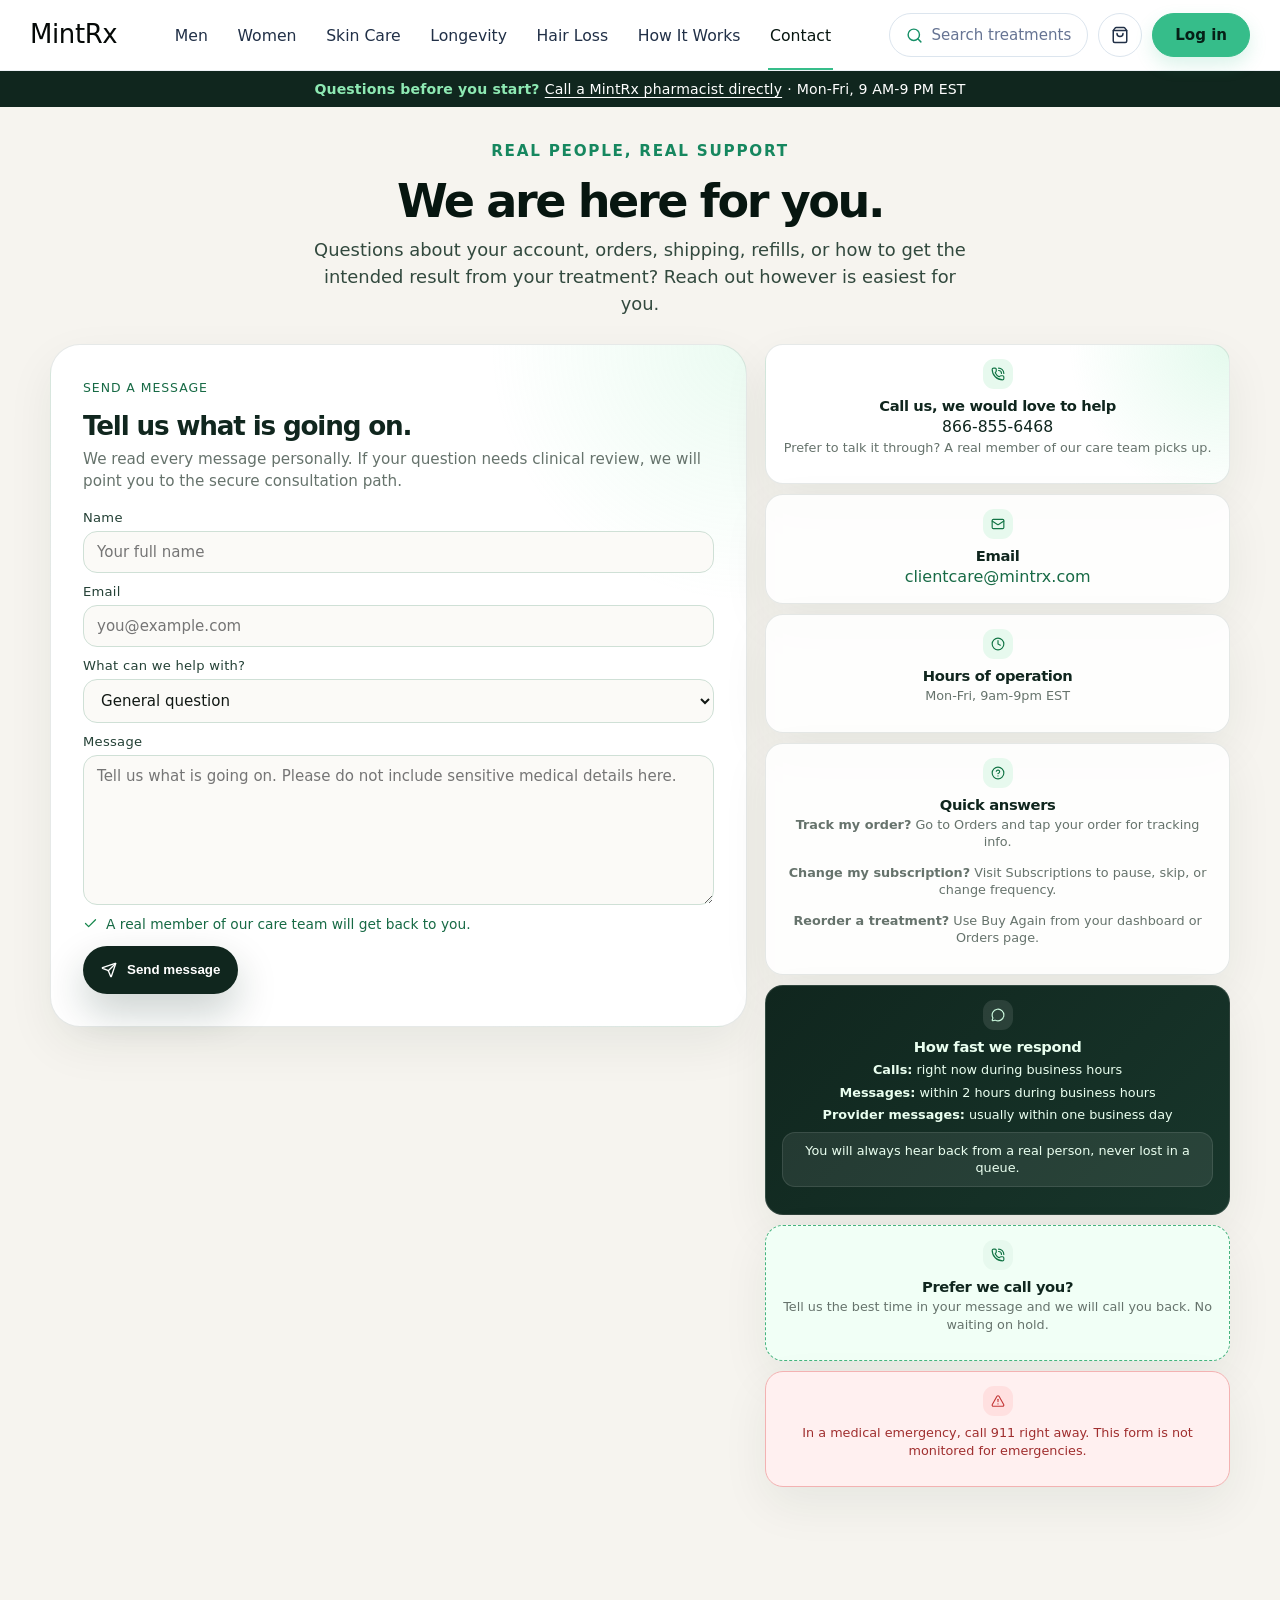
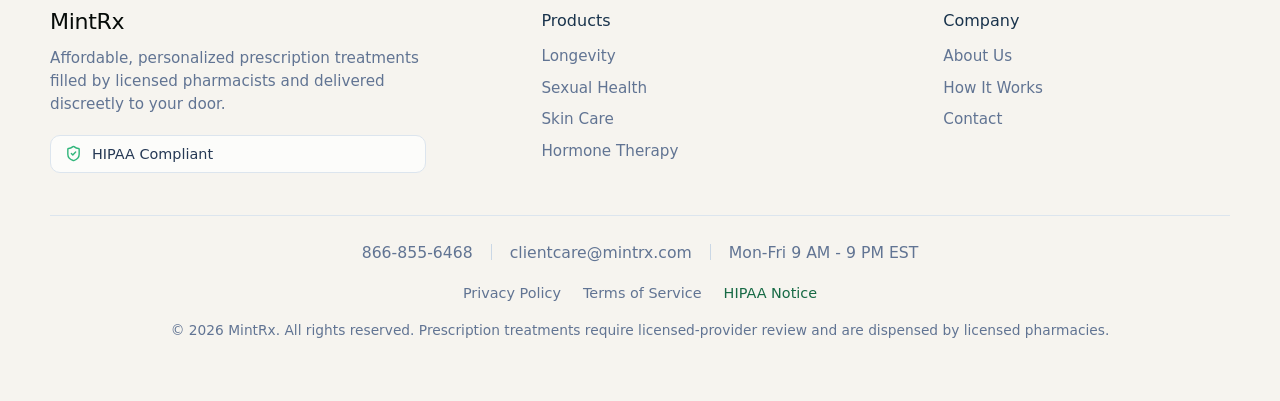
==== contact.html @ 30788aee "Deploy contact kicker refinement" ====
<!doctype html>
<html lang="en">
  <head>
    <meta charset="UTF-8" />
    <meta name="viewport" content="width=device-width, initial-scale=1.0" />
    <meta name="description" content="Contact the MintRx care team for help with accounts, orders, shipping, refills, and pharmacy support." />
    <title>Contact MintRx</title>
    <script type="module" crossorigin src="./assets/main-QI77HNLd.js"></script>
    <link rel="stylesheet" crossorigin href="./assets/main-Bt-QjXf7.css">
  </head>
  <body>
    <div id="root"></div>
  </body>
</html>
---- assets/main-Bt-QjXf7.css ----
@font-face{font-family:Poppins;font-style:normal;font-weight:300;font-display:swap;src:url(https://www.mintrx.com/_next/static/media/4c285fdca692ea22-s.p.woff2)format("woff2")}@font-face{font-family:Poppins;font-style:normal;font-weight:400;font-display:swap;src:url(https://www.mintrx.com/_next/static/media/eafabf029ad39a43-s.p.woff2)format("woff2")}@font-face{font-family:Poppins;font-style:normal;font-weight:500;font-display:swap;src:url(https://www.mintrx.com/_next/static/media/8888a3826f4a3af4-s.p.woff2)format("woff2")}@font-face{font-family:Poppins;font-style:normal;font-weight:600;font-display:swap;src:url(https://www.mintrx.com/_next/static/media/0484562807a97172-s.p.woff2)format("woff2")}@font-face{font-family:Poppins;font-style:normal;font-weight:700;font-display:swap;src:url(https://www.mintrx.com/_next/static/media/b957ea75a84b6ea7-s.p.woff2)format("woff2")}:root{--mint:#8ee9b3;--mint-2:#c9f7dc;--mint-soft:#e7f9ee;--deep:#10261e;--deep-2:#18362b;--ink:#111814;--muted:#66736c;--line:#d9e3dc;--cream:#f7f4ee;--sand:#eee5d7;--white:#fff;--shadow:0 24px 70px #10261e1a;font-family:Poppins,system-ui,-apple-system,BlinkMacSystemFont,Segoe UI,sans-serif}*{box-sizing:border-box}html{scroll-behavior:smooth}body{color:var(--ink);background:#f6f4ef;margin:0;font-weight:400}a{color:inherit;text-decoration:none}main{overflow:hidden}.site-header{z-index:5;background:#fff;border-bottom:1px solid #eef2f6;grid-template-columns:auto 1fr auto;align-items:center;gap:clamp(22px,4vw,54px);width:100%;min-height:70px;padding:0 30px;display:grid;position:relative}.logo{color:#050907;letter-spacing:-.014em;align-items:center;font-size:1.62rem;font-weight:500;line-height:1;display:inline-flex}.logo img{width:128px;height:auto;display:block}nav{color:#213047;justify-content:center;align-items:center;gap:clamp(12px,2vw,28px);font-size:.98rem;font-weight:500;display:flex}nav a{border:0;border-radius:0;align-items:center;min-height:70px;padding:0 2px;display:inline-flex;position:relative}nav a:after{content:"";transform-origin:0;background:#36bd8a;height:2px;transition:transform .2s;position:absolute;bottom:0;left:0;right:0;transform:scaleX(0)}nav a:hover,nav a.active{color:#071610}nav a:hover:after,nav a.active:after{transform:scaleX(1)}.header-actions{align-items:center;gap:10px;display:flex}.search-pill,.cart-button,.login-button{min-height:44px;font:inherit;border-radius:999px;justify-content:center;align-items:center;font-size:.94rem;font-weight:500;transition:border-color .2s,background .2s,color .2s,transform .2s;display:inline-flex}.search-pill,.cart-button{color:#667493;background:#fff;border:1px solid #dce5ee}.search-pill{gap:9px;min-width:182px;padding:0 16px}.search-pill svg{color:#168f67}.cart-button{color:#213047;width:44px;padding:0}.login-button{color:#062017;background:#36bd8a;border:1px solid #36bd8a;padding:0 22px;font-weight:600;box-shadow:0 8px 18px #36bd8a2e}.search-pill:hover,.cart-button:hover{color:#213047;border-color:#36bd8a}.login-button:hover{background:#58cba0;transform:translateY(-1px)}.top-strip{color:#fff;letter-spacing:.01em;background:#10261e;justify-content:center;align-items:center;gap:5px;min-height:36px;padding:.55rem 1rem;font-size:.88rem;font-weight:500;display:flex}.top-strip strong{color:#8ee9b3}.top-strip a{color:#fff;text-underline-offset:3px;text-decoration:underline}.hero{grid-template-columns:minmax(0,1.05fr) minmax(330px,.72fr);align-items:center;gap:46px;width:min(1080px,100% - 32px);margin:44px auto 66px;display:grid}.hero-copy{position:relative}.hero-tagline{color:#176a45;letter-spacing:.065em;text-transform:uppercase;background:#5fd58a26;border:1px solid #166a4524;border-radius:999px;margin:0 0 18px;padding:8px 13px;font-size:.78rem;font-weight:500;display:inline-flex}.hero .hero-tagline{color:#2d7659;letter-spacing:.18em;text-transform:uppercase;background:0 0;border:0;border-left:4px solid #3eb489;border-radius:0;width:fit-content;margin:0 0 18px;padding:0 0 0 13px;font-size:clamp(.875rem,1.15vw,1rem);font-weight:600;line-height:1.2;display:block}.section-kicker{color:#176a45;text-transform:uppercase;letter-spacing:.075em;align-items:center;gap:8px;margin:0 0 18px;font-size:.78rem;font-weight:500;display:inline-flex}h1,h2,h3,p{margin-top:0}h1,h2,blockquote,h3{font-weight:600}h1{letter-spacing:-.052em;color:#071610;max-width:720px;margin-bottom:24px;font-size:clamp(2.05rem,3.6vw,3.15rem);line-height:1.02}.lede{color:#32493e;max-width:720px;margin-bottom:32px;font-size:clamp(.98rem,1.3vw,1.125rem);line-height:1.55}.hero-actions,.trust-row{flex-wrap:wrap;align-items:center;gap:12px;display:flex}.button{border-radius:999px;justify-content:center;align-items:center;gap:10px;min-height:48px;padding:12px 18px;font-weight:600;transition:transform .2s,box-shadow .2s,background .2s;display:inline-flex}.button:hover{transform:translateY(-2px)}.primary{background:var(--deep);color:#fff;box-shadow:0 18px 40px #09281f38}.secondary{color:var(--deep);background:#ffffffb3;border:1px solid #b9d8c4}.big{padding:14px 21px}.trust-row{color:#375447;margin-top:20px;font-size:.92rem;font-weight:500}.trust-row span{align-items:center;gap:6px;display:inline-flex}.trust-row svg{color:#16874d}.hero-card{color:#fff;box-shadow:var(--shadow);background:radial-gradient(circle at 112% -12%,#bdf2d057,#0000 15rem),linear-gradient(155deg,#143d32,#071811 70%);border-radius:32px;padding:30px 22px 22px;position:relative}.hero-card:after{content:"";pointer-events:none;z-index:0;border:1px solid #ffffff1a;border-radius:26px;position:absolute;inset:18px}.hero-card>*{z-index:1;position:relative}.consult-card{text-align:center;max-width:460px;margin:0 auto 26px}.micro{color:var(--mint-2);text-transform:uppercase;letter-spacing:.075em;margin-bottom:8px;font-size:.75rem;font-weight:500}.consult-card h2{letter-spacing:-.045em;margin:0;font-size:clamp(1.35rem,2.25vw,1.85rem);line-height:1.03}.consult-subcopy{color:#d7ebe0;max-width:390px;margin:16px auto 0;font-size:.98rem;line-height:1.55}.question-list{gap:10px;margin:26px 0;display:grid}.question-list span{color:#effff4;background:#ffffff14;border:1px solid #ffffff17;border-radius:18px;padding:13px 15px}.mini-schedule{color:var(--deep);background:#fff;border-radius:22px;grid-template-columns:34px 1fr;align-items:start;gap:12px;padding:16px;text-decoration:none;transition:transform .2s,box-shadow .2s;display:grid}.mini-schedule:hover{transform:translateY(-2px);box-shadow:0 18px 38px #0000002e}.mini-schedule small{color:#617068;margin-top:3px;display:block}.angle-band{background:linear-gradient(120deg,#e9fff0,#fff 55%,#f8efe2);border:1px solid #166a451f;border-radius:40px;grid-template-columns:1fr .72fr;align-items:end;gap:48px;width:min(1180px,100% - 32px);margin:0 auto 84px;padding:clamp(28px,5vw,58px);display:grid}.angle-band h2,.section-heading h2,.dark-panel h2,.schedule-section h2{letter-spacing:-.045em;margin-bottom:0;font-size:clamp(1.55rem,2.8vw,2.45rem);line-height:1.03}.angle-band>p{color:#40584d;margin-bottom:0;font-size:.98rem;line-height:1.65}.section{width:min(1080px,100% - 32px);margin:0 auto 96px}.section-heading{max-width:780px;margin-bottom:34px}.section-heading p:not(.section-kicker){color:var(--muted);margin-top:18px;font-size:.95rem;line-height:1.6}.compact{max-width:670px}.topic-grid{grid-template-columns:repeat(2,1fr);gap:18px;display:grid}.topic-card{border:1px solid var(--line);background:#ffffffd1;border-radius:30px;min-height:260px;padding:26px;box-shadow:0 18px 40px #0c2d220f}.featured-topic{color:#fff;background:radial-gradient(circle at 92% 10%,#8ee9b357,#0000 14rem),linear-gradient(135deg,#10261e,#18362b);border-color:#ffffff1f;grid-column:span 2;min-height:280px}.featured-topic .topic-icon{color:var(--mint-2);background:#ffffff1a}.featured-topic h3{color:var(--mint)}.featured-topic p{color:#fff;font-size:.95rem;font-weight:500}.featured-label{color:#eafff0;letter-spacing:.06em;text-transform:uppercase;background:#ffffff14;border:1px solid #ffffff1f;border-radius:999px;align-items:center;gap:7px;margin-bottom:16px;padding:8px 11px;font-size:.76rem;font-weight:500;display:inline-flex}.topic-icon{background:var(--mint-soft);color:#137546;border-radius:18px;place-items:center;width:50px;height:50px;margin-bottom:22px;display:grid}.topic-card h3{letter-spacing:-.025em;margin-bottom:12px;font-size:1.08rem;line-height:1.12}.topic-card p,.step p,details p,footer p,.dark-panel p,.quote-panel p,.schedule-section p{color:var(--muted);margin-bottom:0;line-height:1.6}.split-section{grid-template-columns:1fr .72fr;gap:18px;width:min(1180px,100% - 32px);margin:0 auto 96px;display:grid}.dark-panel,.quote-panel{border-radius:38px;padding:clamp(28px,5vw,54px)}.dark-panel{background:var(--deep);color:#fff;position:relative;overflow:hidden}.dark-panel:before{content:"";background:#5fd58a33;border-radius:50%;width:360px;height:360px;position:absolute;top:-140px;right:-120px}.dark-panel .section-kicker{color:var(--mint-2)}.dark-panel h2{margin-bottom:18px;position:relative}.dark-panel p{color:#c6decf;position:relative}.category-pills{flex-wrap:wrap;gap:10px;margin-top:28px;display:flex;position:relative}.category-pills span{color:#eafff0;background:#ffffff14;border:1px solid #ffffff1c;border-radius:999px;padding:10px 13px;font-size:.9rem;font-weight:500}.quote-panel{background:var(--cream);border:1px solid #ecdcc8}.quote-icon{background:var(--deep);color:#fff;border-radius:18px;width:52px;height:52px;margin-bottom:26px;padding:13px}blockquote{letter-spacing:-.035em;margin:0 0 20px;font-size:clamp(1.2rem,1.8vw,1.62rem);font-weight:600;line-height:1.06}.process-section{background:#fbfaf7;border:1px solid #10261e14;border-radius:38px;padding:clamp(28px,4vw,48px)}.process-heading{max-width:760px}.treatment-steps{grid-template-columns:repeat(2,1fr);gap:14px;display:grid}.treatment-step{border:1px solid var(--line);text-align:center;background:#fff;border-radius:28px;flex-direction:column;align-items:center;gap:18px;min-height:390px;padding:26px 30px;display:flex;box-shadow:0 18px 42px #10261e0b}.step-number{width:42px;height:42px;color:var(--deep);background:var(--mint-2);border-radius:50%;place-items:center;font-size:1.08rem;font-weight:500;line-height:1;display:grid}.treatment-step h3{letter-spacing:-.025em;margin-bottom:12px;font-size:clamp(1.05rem,1.25vw,1.2rem);line-height:1.12}.treatment-step p{color:var(--muted);margin-bottom:18px;line-height:1.58}.treatment-step ul{text-align:left;gap:9px;width:min(100%,390px);margin:0 auto;padding:0;list-style:none;display:grid}.treatment-step li{color:#244136;align-items:flex-start;gap:8px;font-size:.92rem;font-weight:500;display:flex}.treatment-step li svg{color:#16874d;flex:none;margin-top:2px}.care-note{color:#17372b;background:#e6f7ec;border-radius:24px;grid-template-columns:42px 1fr;align-items:center;gap:14px;margin-top:16px;padding:18px;display:grid}.care-note svg{width:42px;height:42px;color:var(--deep);background:#fff;border-radius:50%;padding:10px}.care-note p{color:#26483a;margin:0;line-height:1.5}.care-note a{font-weight:500;text-decoration:underline}.schedule-section{color:#fff;background:linear-gradient(135deg,#09281ff0,#164b3aeb),radial-gradient(circle at 100% 100%,#5fd58a80,#0000 25rem);border-radius:42px;justify-content:space-between;align-items:center;gap:34px;width:min(1080px,100% - 32px);margin:0 auto 96px;padding:clamp(30px,5vw,62px);display:flex}.schedule-section .section-kicker{color:var(--mint-2)}.schedule-section h2{margin-bottom:16px}.schedule-section p{color:#d7ebe0;max-width:720px}.secure-line{color:#eafff0;border:1px solid #ffffff29;border-radius:999px;align-items:center;gap:7px;margin-top:18px;padding:8px 12px;font-size:.86rem;font-weight:500;display:inline-flex}.schedule-actions{flex-direction:column;flex-shrink:0;gap:10px;display:flex}.schedule-button{background:var(--mint);color:var(--deep);white-space:nowrap;box-shadow:0 18px 42px #0000002e}.schedule-secondary{color:#effff4;white-space:nowrap;background:#ffffff0f;border:1px solid #ffffff38;min-height:44px}.schedule-button svg{width:28px;height:28px}.faq-list{gap:12px;display:grid}details{border:1px solid var(--line);background:#fff;border-radius:22px;padding:0;overflow:hidden}summary{cursor:pointer;justify-content:space-between;align-items:center;gap:18px;padding:22px 24px;font-size:.95rem;font-weight:500;list-style:none;display:flex}summary::-webkit-details-marker{display:none}summary:after{content:"+";width:28px;height:28px;color:var(--deep);background:var(--mint-soft);border-radius:50%;flex:0 0 28px;place-items:center;font-size:1.08rem;line-height:1;display:grid}details[open] summary:after{content:"-"}details p{padding:0 24px 22px}.contact-hero{text-align:center;width:min(900px,100% - 32px);margin:34px auto 26px}.contact-hero .hero-tagline{color:#16875f;letter-spacing:.115em;background:0 0;border:0;border-radius:0;margin-left:auto;margin-right:auto;padding:0;font-size:.95rem;font-weight:600}.contact-hero h1{letter-spacing:-.052em;max-width:none;margin-bottom:12px;font-size:clamp(2.05rem,3.6vw,3.15rem)}.contact-hero p:not(.hero-tagline){color:#32493e;max-width:660px;margin:0 auto;font-size:clamp(1rem,1.5vw,1.12rem);line-height:1.5}.contact-layout{grid-template-columns:minmax(0,1.08fr) minmax(320px,.72fr);align-items:start;gap:18px;width:min(1180px,100% - 32px);margin:0 auto 72px;display:grid}.contact-form,.support-card{border:1px solid #10261e1a;box-shadow:0 18px 48px #10261e11}.contact-form{background:radial-gradient(circle at 100% 0,#8ee9b32e,#0000 16rem),#fff;border-radius:30px;padding:clamp(22px,3vw,32px)}.form-card-heading{margin-bottom:18px}.form-card-heading h2{color:var(--deep);letter-spacing:-.045em;margin-bottom:8px;font-size:clamp(1.35rem,2.05vw,1.75rem);line-height:1.03}.form-card-heading p:not(.section-kicker){color:var(--muted);font-size:.95rem;line-height:1.45}.contact-form label{gap:6px;margin-bottom:11px;display:grid}.contact-form label span{color:#244136;letter-spacing:.02em;font-size:.82rem;font-weight:500}.contact-form input,.contact-form select,.contact-form textarea{width:100%;color:var(--ink);font:inherit;background:#fbfaf7;border:1px solid #cfe0d6;border-radius:14px;outline:none;padding:11px 13px;font-size:.94rem;transition:border-color .2s,box-shadow .2s,background .2s}.contact-form textarea{resize:vertical;min-height:118px}.contact-form input:focus,.contact-form select:focus,.contact-form textarea:focus{background:#fff;border-color:#46b47f;box-shadow:0 0 0 4px #46b47f24}.form-reassurance{color:#176a45;align-items:center;gap:8px;margin:7px 0 14px;font-size:.86rem;font-weight:500;display:flex}.form-reassurance svg{color:#16874d;flex:none}.contact-submit{cursor:pointer;border:0}.contact-sidebar{gap:10px;display:grid}.support-card{text-align:center;background:#ffffffdb;border-radius:18px;flex-direction:column;align-items:center;gap:8px;padding:14px 16px;display:flex}.support-card>svg{background:var(--mint-soft);color:#137546;border-radius:11px;width:30px;height:30px;padding:8px}.support-card h3{color:var(--deep);letter-spacing:-.025em;margin-bottom:3px;font-size:.92rem}.support-card p,.support-card li{color:var(--muted);font-size:.8rem;line-height:1.38}.support-card a{color:#176a45;justify-content:center;margin-bottom:3px;font-weight:500;display:inline-flex}.call-card{background:radial-gradient(circle at 100% 0,#8ee9b33d,#0000 10rem),#fff}.call-card a{color:var(--deep);font-size:.98rem}.quick-card p+p{margin-top:6px}.response-card{background:linear-gradient(135deg,#10261e,#18362b);border-color:#ffffff1f}.response-card>svg{color:var(--mint-2);background:#ffffff1a}.response-card h3,.response-card li,.response-card p{color:#eafff0}.response-card ul{text-align:center;gap:5px;margin:6px 0 0;padding:0;list-style:none;display:grid}.human-note{background:#ffffff14;border:1px solid #ffffff1a;border-radius:13px;margin-top:8px;padding:9px;font-weight:500}.callback-card{background:#f1fff6;border-style:dashed;border-color:#46b47f}.emergency-card{background:#fff0f0;border-color:#f3b2b2;grid-template-columns:38px 1fr}.emergency-card>svg{color:#c53939;background:#ffe0e0}.emergency-card p{color:#a02f2f;font-weight:500}.site-footer{color:#19334c;width:min(1180px,100% - 32px);margin:0 auto 34px;padding:clamp(30px,5vw,52px) 0 26px}.footer-main{grid-template-columns:minmax(260px,1.05fr) minmax(160px,.8fr) minmax(160px,.8fr);align-items:start;gap:clamp(44px,9vw,118px);display:grid}.footer-wordmark{color:#060b08;letter-spacing:-.015em;margin-bottom:14px;font-size:1.38rem;font-weight:500;line-height:1;display:inline-flex}.footer-brand p{color:#617493;max-width:390px;margin-bottom:18px;font-size:.95rem;line-height:1.52}.footer-compliance{color:#263955;background:#ffffffb8;border:1px solid #dce5ee;border-radius:10px;align-items:center;gap:10px;width:min(100%,385px);min-height:38px;padding:9px 14px;font-size:.9rem;font-weight:500;display:flex}.footer-compliance svg{color:#31b67b}.footer-links{gap:14px;display:grid}.footer-links h3{color:#19334c;margin-bottom:4px;font-size:1rem;font-weight:500}.footer-links a{color:#617493;font-size:.95rem;line-height:1.15;transition:color .2s}.footer-links a:hover,.footer-contact-row a:hover,.footer-legal-links a:hover{color:#176a45}.footer-divider{background:#dce5ee;height:1px;margin:42px 0 24px}.footer-contact-row,.footer-legal-links{flex-wrap:wrap;justify-content:center;align-items:center;display:flex}.footer-contact-row{color:#617493;gap:18px;font-size:.98rem}.footer-contact-row a,.footer-contact-row p{color:#617493;margin:0}.footer-contact-row span{background:#cad7e5;width:1px;height:16px}.footer-legal-links{gap:22px;margin-top:20px}.footer-legal-links a{color:#617493;font-size:.9rem}.footer-legal-links a:nth-child(3){color:#176a45}.footer-disclaimer{color:#617493;text-align:center;margin:20px auto 0;font-size:.86rem;line-height:1.45}@media (width<=940px){.site-header{grid-template-columns:1fr;gap:14px;padding:16px 20px}nav{flex-wrap:wrap;justify-content:center}nav a{min-height:auto;padding:8px 2px}.header-actions{flex-wrap:wrap;justify-content:center}.top-strip{text-align:center;flex-wrap:wrap;gap:4px 7px}.hero,.angle-band,.split-section,.contact-layout{grid-template-columns:1fr}.topic-grid{grid-template-columns:repeat(2,1fr)}.featured-topic{grid-column:span 2}.treatment-steps{grid-template-columns:1fr}.schedule-section{flex-direction:column;align-items:flex-start}.contact-hero{margin-top:42px}.schedule-actions{flex-flow:wrap}}@media (width<=640px){.top-strip{font-size:.68rem}.hero{margin-top:34px}h1{font-size:clamp(2.05rem,12vw,3.15rem)}.hero-card,.dark-panel,.quote-panel,.schedule-section{border-radius:28px}.topic-grid,.treatment-steps{grid-template-columns:1fr}.featured-topic{grid-column:span 1}.treatment-step{min-height:auto}.consult-card{grid-template-columns:1fr}.schedule-actions{flex-direction:column;width:100%}.schedule-actions .button{white-space:normal;width:100%}.contact-form{border-radius:28px}.footer-main{grid-template-columns:1fr;gap:28px}.footer-brand,.footer-brand p,.footer-compliance,.footer-links{text-align:center;margin-left:auto;margin-right:auto}.footer-compliance{justify-content:center}.footer-contact-row{flex-direction:column;gap:10px}.footer-contact-row span{display:none}}@media (prefers-reduced-motion:reduce){html{scroll-behavior:auto}.button{transition:none}.button:hover{transform:none}}
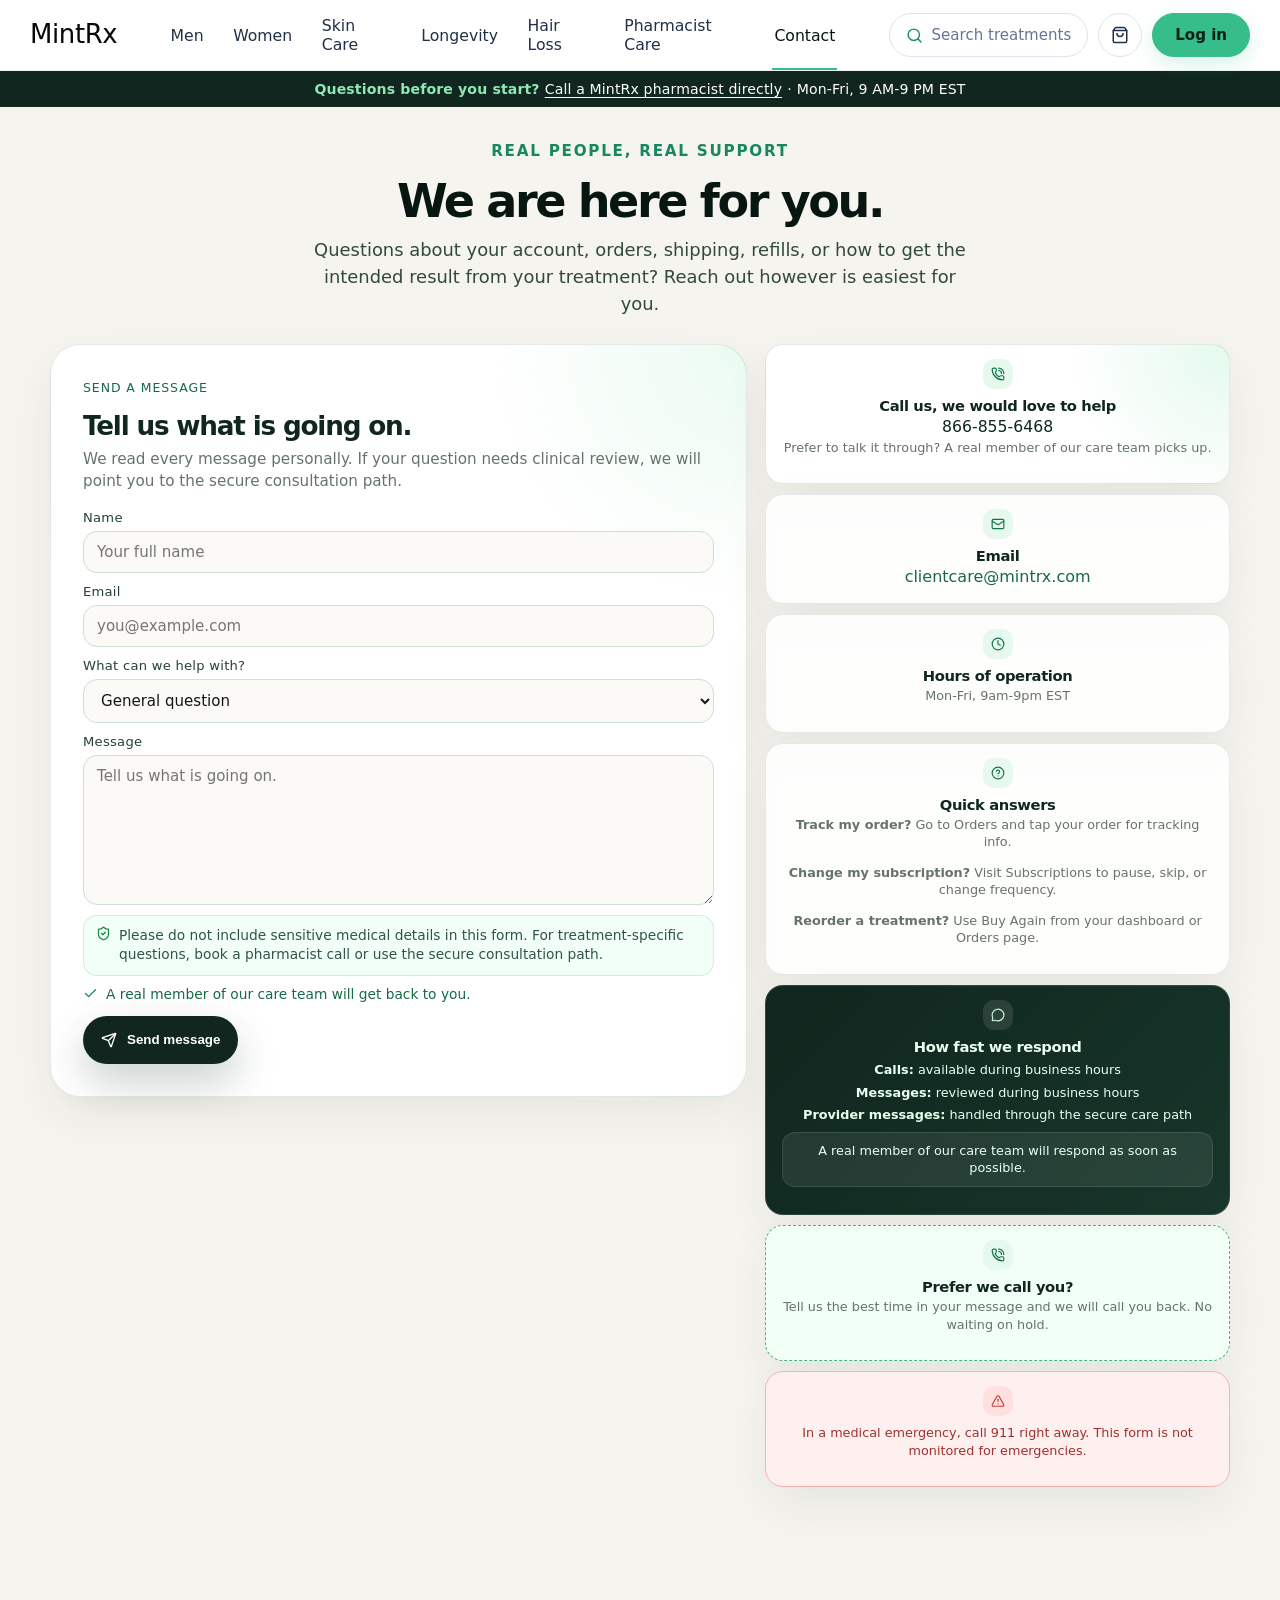
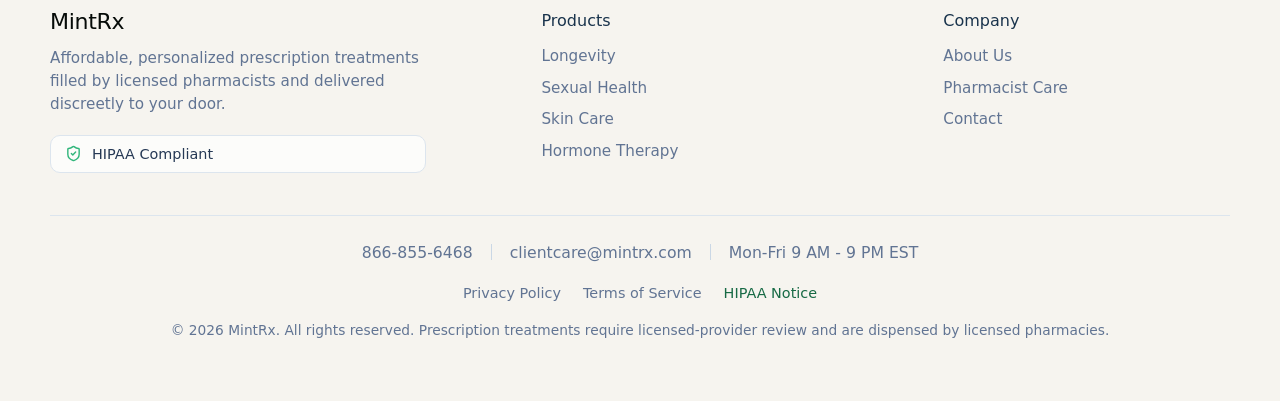
==== commit 59ea63ba: "Deploy pharmacist care refinements" ====
--- a/contact.html
+++ b/contact.html
@@ -5,8 +5,8 @@
     <meta name="viewport" content="width=device-width, initial-scale=1.0" />
     <meta name="description" content="Contact the MintRx care team for help with accounts, orders, shipping, refills, and pharmacy support." />
     <title>Contact MintRx</title>
-    <script type="module" crossorigin src="./assets/main-QI77HNLd.js"></script>
-    <link rel="stylesheet" crossorigin href="./assets/main-Bt-QjXf7.css">
+    <script type="module" crossorigin src="./assets/main-X_YhMo0c.js"></script>
+    <link rel="stylesheet" crossorigin href="./assets/main-bNIAYGxS.css">
   </head>
   <body>
     <div id="root"></div>
--- a/assets/main-bNIAYGxS.css
+++ b/assets/main-bNIAYGxS.css
@@ -0,0 +1 @@
+@font-face{font-family:Poppins;font-style:normal;font-weight:300;font-display:swap;src:url(https://www.mintrx.com/_next/static/media/4c285fdca692ea22-s.p.woff2)format("woff2")}@font-face{font-family:Poppins;font-style:normal;font-weight:400;font-display:swap;src:url(https://www.mintrx.com/_next/static/media/eafabf029ad39a43-s.p.woff2)format("woff2")}@font-face{font-family:Poppins;font-style:normal;font-weight:500;font-display:swap;src:url(https://www.mintrx.com/_next/static/media/8888a3826f4a3af4-s.p.woff2)format("woff2")}@font-face{font-family:Poppins;font-style:normal;font-weight:600;font-display:swap;src:url(https://www.mintrx.com/_next/static/media/0484562807a97172-s.p.woff2)format("woff2")}@font-face{font-family:Poppins;font-style:normal;font-weight:700;font-display:swap;src:url(https://www.mintrx.com/_next/static/media/b957ea75a84b6ea7-s.p.woff2)format("woff2")}:root{--mint:#8ee9b3;--mint-2:#c9f7dc;--mint-soft:#e7f9ee;--deep:#10261e;--deep-2:#18362b;--ink:#111814;--muted:#66736c;--line:#d9e3dc;--cream:#f7f4ee;--sand:#eee5d7;--white:#fff;--shadow:0 24px 70px #10261e1a;font-family:Poppins,system-ui,-apple-system,BlinkMacSystemFont,Segoe UI,sans-serif}*{box-sizing:border-box}html{scroll-behavior:smooth}body{color:var(--ink);background:#f6f4ef;margin:0;font-weight:400}a{color:inherit;text-decoration:none}main{overflow:hidden}.site-header{z-index:5;background:#fff;border-bottom:1px solid #eef2f6;grid-template-columns:auto 1fr auto;align-items:center;gap:clamp(22px,4vw,54px);width:100%;min-height:70px;padding:0 30px;display:grid;position:relative}.logo{color:#050907;letter-spacing:-.014em;align-items:center;font-size:1.62rem;font-weight:500;line-height:1;display:inline-flex}.logo img{width:128px;height:auto;display:block}nav{color:#213047;justify-content:center;align-items:center;gap:clamp(12px,2vw,28px);font-size:.98rem;font-weight:500;display:flex}nav a{border:0;border-radius:0;align-items:center;min-height:70px;padding:0 2px;display:inline-flex;position:relative}nav a:after{content:"";transform-origin:0;background:#36bd8a;height:2px;transition:transform .2s;position:absolute;bottom:0;left:0;right:0;transform:scaleX(0)}nav a:hover,nav a.active{color:#071610}nav a:hover:after,nav a.active:after{transform:scaleX(1)}.header-actions{align-items:center;gap:10px;display:flex}.search-pill,.cart-button,.login-button{min-height:44px;font:inherit;border-radius:999px;justify-content:center;align-items:center;font-size:.94rem;font-weight:500;transition:border-color .2s,background .2s,color .2s,transform .2s;display:inline-flex}.search-pill,.cart-button{color:#667493;background:#fff;border:1px solid #dce5ee}.search-pill{gap:9px;min-width:182px;padding:0 16px}.search-pill svg{color:#168f67}.cart-button{color:#213047;width:44px;padding:0}.login-button{color:#062017;background:#36bd8a;border:1px solid #36bd8a;padding:0 22px;font-weight:600;box-shadow:0 8px 18px #36bd8a2e}.search-pill:hover,.cart-button:hover{color:#213047;border-color:#36bd8a}.login-button:hover{background:#58cba0;transform:translateY(-1px)}.top-strip{color:#fff;letter-spacing:.01em;background:#10261e;justify-content:center;align-items:center;gap:5px;min-height:36px;padding:.55rem 1rem;font-size:.88rem;font-weight:500;display:flex}.top-strip strong{color:#8ee9b3}.top-strip a{color:#fff;text-underline-offset:3px;text-decoration:underline}.hero{grid-template-columns:minmax(0,1.05fr) minmax(330px,.72fr);align-items:center;gap:46px;width:min(1080px,100% - 32px);margin:44px auto 66px;display:grid}.hero-copy{position:relative}.hero-tagline{color:#176a45;letter-spacing:.065em;text-transform:uppercase;background:#5fd58a26;border:1px solid #166a4524;border-radius:999px;margin:0 0 18px;padding:8px 13px;font-size:.78rem;font-weight:500;display:inline-flex}.hero .hero-tagline{color:#2d7659;letter-spacing:.18em;text-transform:uppercase;background:0 0;border:0;border-left:4px solid #3eb489;border-radius:0;width:fit-content;margin:0 0 18px;padding:0 0 0 13px;font-size:clamp(.875rem,1.15vw,1rem);font-weight:600;line-height:1.2;display:block}.section-kicker{color:#176a45;text-transform:uppercase;letter-spacing:.075em;align-items:center;gap:8px;margin:0 0 18px;font-size:.78rem;font-weight:500;display:inline-flex}h1,h2,h3,p{margin-top:0}h1,h2,blockquote,h3{font-weight:600}h1{letter-spacing:-.052em;color:#071610;max-width:720px;margin-bottom:24px;font-size:clamp(2.05rem,3.6vw,3.15rem);line-height:1.02}.lede{color:#32493e;max-width:720px;margin-bottom:32px;font-size:clamp(.98rem,1.3vw,1.125rem);line-height:1.55}.hero-actions,.trust-row{flex-wrap:wrap;align-items:center;gap:12px;display:flex}.button{border-radius:999px;justify-content:center;align-items:center;gap:10px;min-height:48px;padding:12px 18px;font-weight:600;transition:transform .2s,box-shadow .2s,background .2s;display:inline-flex}.button:hover{transform:translateY(-2px)}.primary{background:var(--deep);color:#fff;box-shadow:0 18px 40px #09281f38}.secondary{color:var(--deep);background:#ffffffb3;border:1px solid #b9d8c4}.big{padding:14px 21px}.trust-row{color:#375447;margin-top:20px;font-size:.92rem;font-weight:500}.trust-row span{align-items:center;gap:6px;display:inline-flex}.trust-row svg{color:#16874d}.hero-card{color:#fff;box-shadow:var(--shadow);background:radial-gradient(circle at 112% -12%,#bdf2d057,#0000 15rem),linear-gradient(155deg,#143d32,#071811 70%);border-radius:32px;padding:30px 22px 22px;position:relative}.hero-card:after{content:"";pointer-events:none;z-index:0;border:1px solid #ffffff1a;border-radius:26px;position:absolute;inset:18px}.hero-card>*{z-index:1;position:relative}.consult-card{text-align:center;max-width:460px;margin:0 auto 26px}.micro{color:var(--mint-2);text-transform:uppercase;letter-spacing:.075em;margin-bottom:8px;font-size:.75rem;font-weight:500}.consult-card h2{letter-spacing:-.045em;margin:0;font-size:clamp(1.35rem,2.25vw,1.85rem);line-height:1.03}.consult-subcopy{color:#d7ebe0;max-width:390px;margin:16px auto 0;font-size:.98rem;line-height:1.55}.question-list{gap:10px;margin:26px 0;display:grid}.question-list span{color:#effff4;background:#ffffff14;border:1px solid #ffffff17;border-radius:18px;padding:13px 15px}.mini-schedule{color:var(--deep);background:#fff;border-radius:22px;grid-template-columns:34px 1fr;align-items:start;gap:12px;padding:16px;text-decoration:none;transition:transform .2s,box-shadow .2s;display:grid}.mini-schedule:hover{transform:translateY(-2px);box-shadow:0 18px 38px #0000002e}.mini-schedule small{color:#617068;margin-top:3px;display:block}.angle-band{background:linear-gradient(120deg,#e9fff0,#fff 55%,#f8efe2);border:1px solid #166a451f;border-radius:40px;grid-template-columns:1fr .72fr;align-items:center;gap:48px;width:min(1180px,100% - 32px);margin:0 auto 84px;padding:clamp(28px,5vw,58px);display:grid}.angle-band>div{flex-direction:column;justify-content:center;display:flex}.angle-band h2,.section-heading h2,.dark-panel h2,.schedule-section h2{letter-spacing:-.045em;margin-bottom:0;font-size:clamp(1.55rem,2.8vw,2.45rem);line-height:1.03}.vow-points{align-self:center;gap:14px;display:grid}.vow-points p{color:#244136;margin:0;font-size:1.02rem;font-weight:600;line-height:1.35}.vow-points ul{gap:10px;margin:0;padding:0;list-style:none;display:grid}.vow-points li{color:#40584d;grid-template-columns:22px 1fr;align-items:start;gap:10px;font-size:.98rem;line-height:1.45;display:grid}.vow-points svg{color:#16874d;background:#dff7e8;border-radius:50%;width:22px;height:22px;padding:4px}.section{width:min(1080px,100% - 32px);margin:0 auto 96px}.section-heading{max-width:780px;margin-bottom:34px}.section-heading p:not(.section-kicker){color:var(--muted);margin-top:18px;font-size:.95rem;line-height:1.6}.compact{max-width:670px}.topic-grid{grid-template-columns:repeat(2,1fr);gap:18px;display:grid}.topic-card{border:1px solid var(--line);background:#ffffffd1;border-radius:30px;min-height:260px;padding:26px;box-shadow:0 18px 40px #0c2d220f}.topic-icon{background:var(--mint-soft);color:#137546;border-radius:18px;place-items:center;width:50px;height:50px;margin-bottom:22px;display:grid}.topic-card h3{letter-spacing:-.025em;margin-bottom:12px;font-size:1.08rem;line-height:1.12}.topic-card p,.step p,details p,footer p,.dark-panel p,.quote-panel p,.schedule-section p{color:var(--muted);margin-bottom:0;line-height:1.6}.split-section{grid-template-columns:1fr .72fr;gap:18px;width:min(1180px,100% - 32px);margin:0 auto 96px;display:grid}.dark-panel,.quote-panel{border-radius:38px;padding:clamp(28px,5vw,54px)}.dark-panel{background:var(--deep);color:#fff;position:relative;overflow:hidden}.dark-panel:before{content:"";background:#5fd58a33;border-radius:50%;width:360px;height:360px;position:absolute;top:-140px;right:-120px}.dark-panel .section-kicker{color:var(--mint-2)}.dark-panel h2{margin-bottom:18px;position:relative}.dark-panel p{color:#c6decf;position:relative}.category-pills{flex-wrap:wrap;gap:10px;margin-top:28px;display:flex;position:relative}.category-pills span{color:#eafff0;background:#ffffff14;border:1px solid #ffffff1c;border-radius:999px;padding:10px 13px;font-size:.9rem;font-weight:500}.quote-panel{background:var(--cream);border:1px solid #ecdcc8}.quote-icon{background:var(--deep);color:#fff;border-radius:18px;width:52px;height:52px;margin-bottom:26px;padding:13px}blockquote{letter-spacing:-.035em;margin:0 0 20px;font-size:clamp(1.2rem,1.8vw,1.62rem);font-weight:600;line-height:1.06}.process-section{background:#fbfaf7;border:1px solid #10261e14;border-radius:38px;padding:clamp(28px,4vw,48px)}.process-heading{max-width:760px}.treatment-steps{grid-template-columns:repeat(2,1fr);gap:14px;display:grid}.treatment-step{border:1px solid var(--line);text-align:center;background:#fff;border-radius:28px;flex-direction:column;align-items:center;gap:18px;min-height:390px;padding:26px 30px;display:flex;box-shadow:0 18px 42px #10261e0b}.step-number{width:42px;height:42px;color:var(--deep);background:var(--mint-2);border-radius:50%;place-items:center;font-size:1.08rem;font-weight:500;line-height:1;display:grid}.treatment-step h3{letter-spacing:-.025em;margin-bottom:12px;font-size:clamp(1.05rem,1.25vw,1.2rem);line-height:1.12}.treatment-step p{color:var(--muted);margin-bottom:18px;line-height:1.58}.treatment-step ul{text-align:left;gap:9px;width:min(100%,390px);margin:0 auto;padding:0;list-style:none;display:grid}.treatment-step li{color:#244136;align-items:flex-start;gap:8px;font-size:.92rem;font-weight:500;display:flex}.treatment-step li svg{color:#16874d;flex:none;margin-top:2px}.care-note{color:#17372b;background:#e6f7ec;border-radius:24px;grid-template-columns:42px 1fr;align-items:center;gap:14px;margin-top:16px;padding:18px;display:grid}.care-note svg{width:42px;height:42px;color:var(--deep);background:#fff;border-radius:50%;padding:10px}.care-note p{color:#26483a;margin:0;line-height:1.5}.care-note a{font-weight:500;text-decoration:underline}.schedule-section{color:#fff;background:linear-gradient(135deg,#09281ff0,#164b3aeb),radial-gradient(circle at 100% 100%,#5fd58a80,#0000 25rem);border-radius:42px;justify-content:space-between;align-items:center;gap:34px;width:min(1080px,100% - 32px);margin:0 auto 96px;padding:clamp(30px,5vw,62px);display:flex}.schedule-section .section-kicker{color:var(--mint-2)}.schedule-section h2{margin-bottom:16px}.schedule-section p{color:#d7ebe0;max-width:720px}.secure-line{color:#eafff0;border:1px solid #ffffff29;border-radius:999px;align-items:center;gap:7px;margin-top:18px;padding:8px 12px;font-size:.86rem;font-weight:500;display:inline-flex}.schedule-actions{flex-direction:column;flex-shrink:0;gap:10px;display:flex}.schedule-button{background:var(--mint);color:var(--deep);white-space:nowrap;box-shadow:0 18px 42px #0000002e}.schedule-secondary{color:#effff4;white-space:nowrap;background:#ffffff0f;border:1px solid #ffffff38;min-height:44px}.schedule-button svg{width:28px;height:28px}.faq-list{gap:12px;display:grid}details{border:1px solid var(--line);background:#fff;border-radius:22px;padding:0;overflow:hidden}summary{cursor:pointer;justify-content:space-between;align-items:center;gap:18px;padding:22px 24px;font-size:.95rem;font-weight:500;list-style:none;display:flex}summary::-webkit-details-marker{display:none}summary:after{content:"+";width:28px;height:28px;color:var(--deep);background:var(--mint-soft);border-radius:50%;flex:0 0 28px;place-items:center;font-size:1.08rem;line-height:1;display:grid}details[open] summary:after{content:"-"}details p{padding:0 24px 22px}.contact-hero{text-align:center;width:min(900px,100% - 32px);margin:34px auto 26px}.contact-hero .hero-tagline{color:#16875f;letter-spacing:.115em;background:0 0;border:0;border-radius:0;margin-left:auto;margin-right:auto;padding:0;font-size:.95rem;font-weight:600}.contact-hero h1{letter-spacing:-.052em;max-width:none;margin-bottom:12px;font-size:clamp(2.05rem,3.6vw,3.15rem)}.contact-hero p:not(.hero-tagline){color:#32493e;max-width:660px;margin:0 auto;font-size:clamp(1rem,1.5vw,1.12rem);line-height:1.5}.contact-layout{grid-template-columns:minmax(0,1.08fr) minmax(320px,.72fr);align-items:start;gap:18px;width:min(1180px,100% - 32px);margin:0 auto 72px;display:grid}.contact-form,.support-card{border:1px solid #10261e1a;box-shadow:0 18px 48px #10261e11}.contact-form{background:radial-gradient(circle at 100% 0,#8ee9b32e,#0000 16rem),#fff;border-radius:30px;padding:clamp(22px,3vw,32px)}.form-card-heading{margin-bottom:18px}.form-card-heading h2{color:var(--deep);letter-spacing:-.045em;margin-bottom:8px;font-size:clamp(1.35rem,2.05vw,1.75rem);line-height:1.03}.form-card-heading p:not(.section-kicker){color:var(--muted);font-size:.95rem;line-height:1.45}.contact-form label{gap:6px;margin-bottom:11px;display:grid}.contact-form label span{color:#244136;letter-spacing:.02em;font-size:.82rem;font-weight:500}.contact-form input,.contact-form select,.contact-form textarea{width:100%;color:var(--ink);font:inherit;background:#fbfaf7;border:1px solid #cfe0d6;border-radius:14px;outline:none;padding:11px 13px;font-size:.94rem;transition:border-color .2s,box-shadow .2s,background .2s}.contact-form textarea{resize:vertical;min-height:118px}.contact-form input:focus,.contact-form select:focus,.contact-form textarea:focus{background:#fff;border-color:#46b47f;box-shadow:0 0 0 4px #46b47f24}.privacy-note,.form-reassurance{color:#176a45;align-items:flex-start;gap:8px;font-size:.86rem;font-weight:500;display:flex}.privacy-note{color:#315545;background:#f1fff6;border:1px solid #166a4521;border-radius:14px;margin:-1px 0 10px;padding:10px 12px;line-height:1.42}.form-reassurance{align-items:center;margin:7px 0 14px}.privacy-note svg,.form-reassurance svg{color:#16874d;flex:none}.contact-submit{cursor:pointer;border:0}.contact-sidebar{gap:10px;display:grid}.support-card{text-align:center;background:#ffffffdb;border-radius:18px;flex-direction:column;align-items:center;gap:8px;padding:14px 16px;display:flex}.support-card>svg{background:var(--mint-soft);color:#137546;border-radius:11px;width:30px;height:30px;padding:8px}.support-card h3{color:var(--deep);letter-spacing:-.025em;margin-bottom:3px;font-size:.92rem}.support-card p,.support-card li{color:var(--muted);font-size:.8rem;line-height:1.38}.support-card a{color:#176a45;justify-content:center;margin-bottom:3px;font-weight:500;display:inline-flex}.call-card{background:radial-gradient(circle at 100% 0,#8ee9b33d,#0000 10rem),#fff}.call-card a{color:var(--deep);font-size:.98rem}.quick-card p+p{margin-top:6px}.response-card{background:linear-gradient(135deg,#10261e,#18362b);border-color:#ffffff1f}.response-card>svg{color:var(--mint-2);background:#ffffff1a}.response-card h3,.response-card li,.response-card p{color:#eafff0}.response-card ul{text-align:center;gap:5px;margin:6px 0 0;padding:0;list-style:none;display:grid}.human-note{background:#ffffff14;border:1px solid #ffffff1a;border-radius:13px;margin-top:8px;padding:9px;font-weight:500}.callback-card{background:#f1fff6;border-style:dashed;border-color:#46b47f}.emergency-card{background:#fff0f0;border-color:#f3b2b2;grid-template-columns:38px 1fr}.emergency-card>svg{color:#c53939;background:#ffe0e0}.emergency-card p{color:#a02f2f;font-weight:500}.site-footer{color:#19334c;width:min(1180px,100% - 32px);margin:0 auto 34px;padding:clamp(30px,5vw,52px) 0 26px}.footer-main{grid-template-columns:minmax(260px,1.05fr) minmax(160px,.8fr) minmax(160px,.8fr);align-items:start;gap:clamp(44px,9vw,118px);display:grid}.footer-wordmark{color:#060b08;letter-spacing:-.015em;margin-bottom:14px;font-size:1.38rem;font-weight:500;line-height:1;display:inline-flex}.footer-brand p{color:#617493;max-width:390px;margin-bottom:18px;font-size:.95rem;line-height:1.52}.footer-compliance{color:#263955;background:#ffffffb8;border:1px solid #dce5ee;border-radius:10px;align-items:center;gap:10px;width:min(100%,385px);min-height:38px;padding:9px 14px;font-size:.9rem;font-weight:500;display:flex}.footer-compliance svg{color:#31b67b}.footer-links{gap:14px;display:grid}.footer-links h3{color:#19334c;margin-bottom:4px;font-size:1rem;font-weight:500}.footer-links a{color:#617493;font-size:.95rem;line-height:1.15;transition:color .2s}.footer-links a:hover,.footer-contact-row a:hover,.footer-legal-links a:hover{color:#176a45}.footer-divider{background:#dce5ee;height:1px;margin:42px 0 24px}.footer-contact-row,.footer-legal-links{flex-wrap:wrap;justify-content:center;align-items:center;display:flex}.footer-contact-row{color:#617493;gap:18px;font-size:.98rem}.footer-contact-row a,.footer-contact-row p{color:#617493;margin:0}.footer-contact-row span{background:#cad7e5;width:1px;height:16px}.footer-legal-links{gap:22px;margin-top:20px}.footer-legal-links a{color:#617493;font-size:.9rem}.footer-legal-links a:nth-child(3){color:#176a45}.footer-disclaimer{color:#617493;text-align:center;margin:20px auto 0;font-size:.86rem;line-height:1.45}@media (width<=940px){.site-header{grid-template-columns:1fr;gap:14px;padding:16px 20px}nav{flex-wrap:wrap;justify-content:center}nav a{min-height:auto;padding:8px 2px}.header-actions{flex-wrap:wrap;justify-content:center}.top-strip{text-align:center;flex-wrap:wrap;gap:4px 7px}.hero,.angle-band,.split-section,.contact-layout{grid-template-columns:1fr}.topic-grid{grid-template-columns:repeat(2,1fr)}.featured-topic{grid-column:span 2}.treatment-steps{grid-template-columns:1fr}.schedule-section{flex-direction:column;align-items:flex-start}.contact-hero{margin-top:42px}.schedule-actions{flex-flow:wrap}}@media (width<=640px){.top-strip{font-size:.68rem}.hero{margin-top:34px}h1{font-size:clamp(2.05rem,12vw,3.15rem)}.hero-card,.dark-panel,.quote-panel,.schedule-section{border-radius:28px}.topic-grid,.treatment-steps{grid-template-columns:1fr}.featured-topic{grid-column:span 1}.treatment-step{min-height:auto}.consult-card{grid-template-columns:1fr}.schedule-actions{flex-direction:column;width:100%}.schedule-actions .button{white-space:normal;width:100%}.contact-form{border-radius:28px}.footer-main{grid-template-columns:1fr;gap:28px}.footer-brand,.footer-brand p,.footer-compliance,.footer-links{text-align:center;margin-left:auto;margin-right:auto}.footer-compliance{justify-content:center}.footer-contact-row{flex-direction:column;gap:10px}.footer-contact-row span{display:none}}@media (prefers-reduced-motion:reduce){html{scroll-behavior:auto}.button{transition:none}.button:hover{transform:none}}
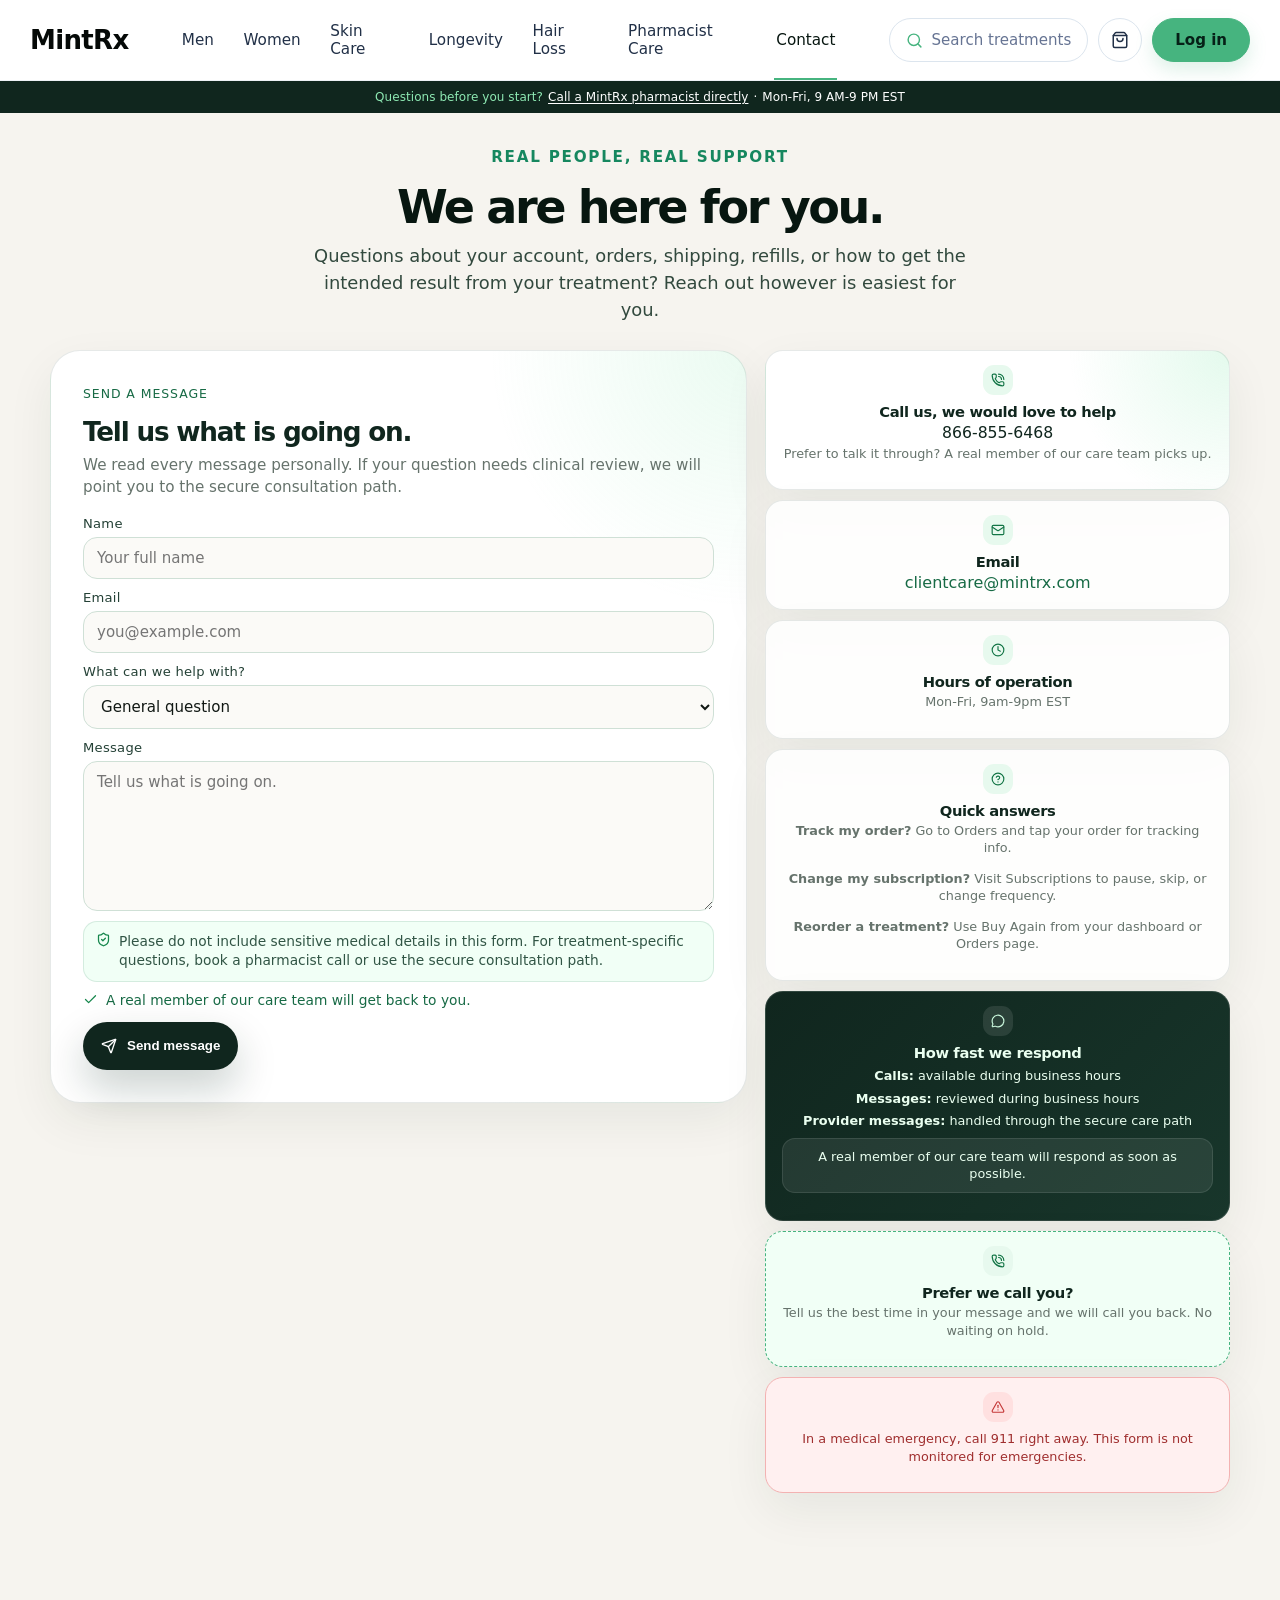
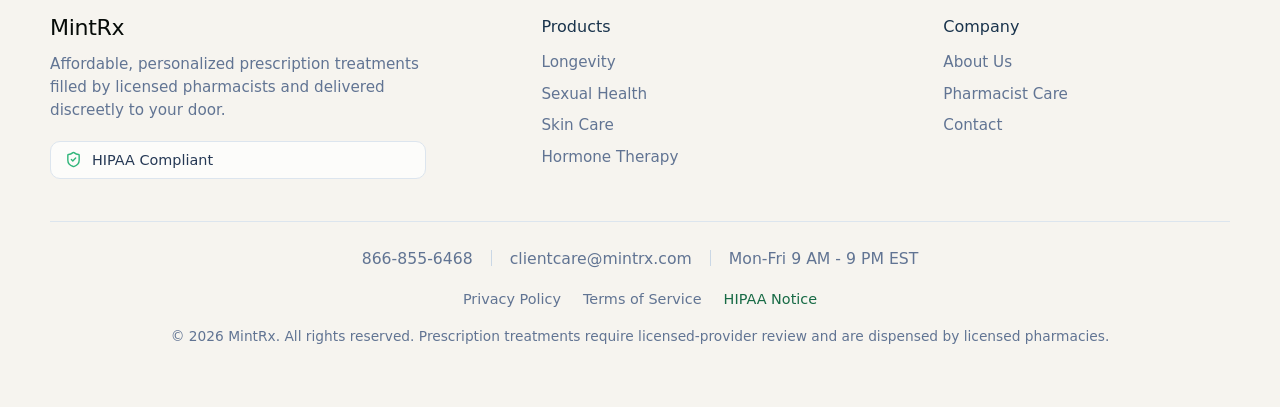
==== commit e136fa43: "Deploy MintRx header typography" ====
--- a/contact.html
+++ b/contact.html
@@ -5,8 +5,8 @@
     <meta name="viewport" content="width=device-width, initial-scale=1.0" />
     <meta name="description" content="Contact the MintRx care team for help with accounts, orders, shipping, refills, and pharmacy support." />
     <title>Contact MintRx</title>
-    <script type="module" crossorigin src="./assets/main-X_YhMo0c.js"></script>
-    <link rel="stylesheet" crossorigin href="./assets/main-bNIAYGxS.css">
+    <script type="module" crossorigin src="./assets/main-ZPr-rEVv.js"></script>
+    <link rel="stylesheet" crossorigin href="./assets/main-D6vYX6DW.css">
   </head>
   <body>
     <div id="root"></div>
--- a/assets/main-D6vYX6DW.css
+++ b/assets/main-D6vYX6DW.css
@@ -0,0 +1 @@
+@font-face{font-family:Poppins;font-style:normal;font-weight:300;font-display:swap;src:url(https://www.mintrx.com/_next/static/media/4c285fdca692ea22-s.p.woff2)format("woff2")}@font-face{font-family:Poppins;font-style:normal;font-weight:400;font-display:swap;src:url(https://www.mintrx.com/_next/static/media/eafabf029ad39a43-s.p.woff2)format("woff2")}@font-face{font-family:Poppins;font-style:normal;font-weight:500;font-display:swap;src:url(https://www.mintrx.com/_next/static/media/8888a3826f4a3af4-s.p.woff2)format("woff2")}@font-face{font-family:Poppins;font-style:normal;font-weight:600;font-display:swap;src:url(https://www.mintrx.com/_next/static/media/0484562807a97172-s.p.woff2)format("woff2")}@font-face{font-family:Poppins;font-style:normal;font-weight:700;font-display:swap;src:url(https://www.mintrx.com/_next/static/media/b957ea75a84b6ea7-s.p.woff2)format("woff2")}:root{--mint:#8ee9b3;--mint-2:#c9f7dc;--mint-soft:#e7f9ee;--deep:#10261e;--deep-2:#18362b;--ink:#111814;--muted:#66736c;--line:#d9e3dc;--cream:#f7f4ee;--sand:#eee5d7;--white:#fff;--action-green:#46b47f;--shadow:0 24px 70px #10261e1a;font-family:Poppins,system-ui,-apple-system,BlinkMacSystemFont,Segoe UI,sans-serif}*{box-sizing:border-box}html{scroll-behavior:smooth}body{color:var(--ink);background:#f6f4ef;margin:0;font-weight:400}a{color:inherit;text-decoration:none}main{overflow:hidden}.site-header{z-index:5;background:#fff;border-bottom:1px solid #eef2f6;grid-template-columns:auto 1fr auto;align-items:center;gap:clamp(28px,4vw,64px);width:100%;min-height:80px;padding:0 max(30px,50vw - 700px);display:grid;position:relative}.logo{color:#050907;letter-spacing:-.65px;align-items:center;font-size:26px;font-weight:800;line-height:39px;display:inline-flex}.logo img{width:128px;height:auto;display:block}nav{color:#213047;justify-content:center;align-items:center;gap:clamp(12px,2vw,28px);font-size:.95rem;font-weight:500;display:flex}nav a{border:0;border-radius:0;align-items:center;min-height:80px;padding:0 2px;display:inline-flex;position:relative}nav a:after{content:"";background:var(--action-green);transform-origin:0;height:2px;transition:transform .2s;position:absolute;bottom:0;left:0;right:0;transform:scaleX(0)}nav a:hover,nav a.active{color:#071610}nav a:hover:after,nav a.active:after{transform:scaleX(1)}.header-actions{align-items:center;gap:10px;display:flex}.search-pill,.cart-button,.login-button{min-height:44px;font:inherit;border-radius:999px;justify-content:center;align-items:center;font-size:.94rem;font-weight:500;transition:border-color .2s,background .2s,color .2s,transform .2s;display:inline-flex}.search-pill,.cart-button{color:#667493;background:#fff;border:1px solid #dce5ee}.search-pill{gap:9px;min-width:182px;padding:0 16px}.search-pill svg{color:var(--action-green)}.cart-button{color:#213047;width:44px;padding:0}.login-button{border:1px solid var(--action-green);background:var(--action-green);color:#062017;padding:0 22px;font-weight:600;box-shadow:0 8px 18px #46b47f2e}.search-pill:hover,.cart-button:hover{border-color:var(--action-green);color:#213047}.login-button:hover{background:#5ac592;transform:translateY(-1px)}.top-strip{color:#fff;letter-spacing:.005em;background:#10261e;justify-content:center;align-items:center;gap:5px;min-height:32px;padding:.42rem 1rem;font-size:12px;font-weight:300;line-height:1.2;display:flex}.top-strip strong{color:#8ee9b3;font-weight:500}.top-strip a{color:#fff;text-underline-offset:2px;font-weight:300;text-decoration:underline;text-decoration-thickness:.5px}.hero{grid-template-columns:minmax(0,1.05fr) minmax(330px,.72fr);align-items:center;gap:46px;width:min(1080px,100% - 32px);margin:44px auto 66px;display:grid}.hero-copy{position:relative}.hero-tagline{color:#176a45;letter-spacing:.065em;text-transform:uppercase;background:#5fd58a26;border:1px solid #166a4524;border-radius:999px;margin:0 0 18px;padding:8px 13px;font-size:.78rem;font-weight:500;display:inline-flex}.hero .hero-tagline{color:#2d7659;letter-spacing:.18em;text-transform:uppercase;background:0 0;border:0;border-left:4px solid #3eb489;border-radius:0;width:fit-content;margin:0 0 18px;padding:0 0 0 13px;font-size:clamp(.875rem,1.15vw,1rem);font-weight:600;line-height:1.2;display:block}.section-kicker{color:#176a45;text-transform:uppercase;letter-spacing:.075em;align-items:center;gap:8px;margin:0 0 18px;font-size:.78rem;font-weight:500;display:inline-flex}h1,h2,h3,p{margin-top:0}h1,h2,blockquote,h3{font-weight:600}h1{letter-spacing:-.052em;color:#071610;max-width:720px;margin-bottom:24px;font-size:clamp(2.05rem,3.6vw,3.15rem);line-height:1.02}.lede{color:#32493e;max-width:720px;margin-bottom:32px;font-size:clamp(.98rem,1.3vw,1.125rem);line-height:1.55}.hero-actions,.trust-row{flex-wrap:wrap;align-items:center;gap:12px;display:flex}.button{border-radius:999px;justify-content:center;align-items:center;gap:10px;min-height:48px;padding:12px 18px;font-weight:600;transition:transform .2s,box-shadow .2s,background .2s;display:inline-flex}.button:hover{transform:translateY(-2px)}.primary{background:var(--deep);color:#fff;box-shadow:0 18px 40px #09281f38}.secondary{color:var(--deep);background:#ffffffb3;border:1px solid #b9d8c4}.big{padding:14px 21px}.trust-row{color:#375447;margin-top:20px;font-size:.92rem;font-weight:500}.trust-row span{align-items:center;gap:6px;display:inline-flex}.trust-row svg{color:#16874d}.hero-card{color:#fff;box-shadow:var(--shadow);background:radial-gradient(circle at 112% -12%,#bdf2d057,#0000 15rem),linear-gradient(155deg,#143d32,#071811 70%);border-radius:32px;padding:30px 22px 22px;position:relative}.hero-card:after{content:"";pointer-events:none;z-index:0;border:1px solid #ffffff1a;border-radius:26px;position:absolute;inset:18px}.hero-card>*{z-index:1;position:relative}.consult-card{text-align:center;max-width:460px;margin:0 auto 26px}.micro{color:var(--mint-2);text-transform:uppercase;letter-spacing:.075em;margin-bottom:8px;font-size:.75rem;font-weight:500}.consult-card h2{letter-spacing:-.045em;margin:0;font-size:clamp(1.35rem,2.25vw,1.85rem);line-height:1.03}.consult-subcopy{color:#d7ebe0;max-width:390px;margin:16px auto 0;font-size:.98rem;line-height:1.55}.question-list{gap:10px;margin:26px 0;display:grid}.question-list span{color:#effff4;background:#ffffff14;border:1px solid #ffffff17;border-radius:18px;padding:13px 15px}.mini-schedule{color:var(--deep);background:#fff;border-radius:22px;grid-template-columns:34px 1fr;align-items:start;gap:12px;padding:16px;text-decoration:none;transition:transform .2s,box-shadow .2s;display:grid}.mini-schedule:hover{transform:translateY(-2px);box-shadow:0 18px 38px #0000002e}.mini-schedule small{color:#617068;margin-top:3px;display:block}.angle-band{background:linear-gradient(120deg,#e9fff0,#fff 55%,#f8efe2);border:1px solid #166a451f;border-radius:40px;grid-template-columns:1fr .72fr;align-items:center;gap:48px;width:min(1180px,100% - 32px);margin:0 auto 84px;padding:clamp(28px,5vw,58px);display:grid}.angle-band>div{flex-direction:column;justify-content:center;display:flex}.angle-band h2,.section-heading h2,.dark-panel h2,.schedule-section h2{letter-spacing:-.045em;margin-bottom:0;font-size:clamp(1.55rem,2.8vw,2.45rem);line-height:1.03}.vow-points{align-self:center;gap:14px;display:grid}.vow-points p{color:#244136;margin:0;font-size:1.02rem;font-weight:600;line-height:1.35}.vow-points ul{gap:10px;margin:0;padding:0;list-style:none;display:grid}.vow-points li{color:#40584d;grid-template-columns:22px 1fr;align-items:start;gap:10px;font-size:.98rem;line-height:1.45;display:grid}.vow-points svg{color:#16874d;background:#dff7e8;border-radius:50%;width:22px;height:22px;padding:4px}.section{width:min(1080px,100% - 32px);margin:0 auto 96px}.section-heading{max-width:780px;margin-bottom:34px}.section-heading p:not(.section-kicker){color:var(--muted);margin-top:18px;font-size:.95rem;line-height:1.6}.compact{max-width:670px}.topic-grid{grid-template-columns:repeat(2,1fr);gap:18px;display:grid}.topic-card{border:1px solid var(--line);background:#ffffffd1;border-radius:30px;min-height:260px;padding:26px;box-shadow:0 18px 40px #0c2d220f}.topic-icon{background:var(--mint-soft);color:#137546;border-radius:18px;place-items:center;width:50px;height:50px;margin-bottom:22px;display:grid}.topic-card h3{letter-spacing:-.025em;margin-bottom:12px;font-size:1.08rem;line-height:1.12}.topic-card p,.step p,details p,footer p,.dark-panel p,.quote-panel p,.schedule-section p{color:var(--muted);margin-bottom:0;line-height:1.6}.split-section{grid-template-columns:1fr .72fr;gap:18px;width:min(1180px,100% - 32px);margin:0 auto 96px;display:grid}.dark-panel,.quote-panel{border-radius:38px;padding:clamp(28px,5vw,54px)}.dark-panel{background:var(--deep);color:#fff;position:relative;overflow:hidden}.dark-panel:before{content:"";background:#5fd58a33;border-radius:50%;width:360px;height:360px;position:absolute;top:-140px;right:-120px}.dark-panel .section-kicker{color:var(--mint-2)}.dark-panel h2{margin-bottom:18px;position:relative}.dark-panel p{color:#c6decf;position:relative}.category-pills{flex-wrap:wrap;gap:10px;margin-top:28px;display:flex;position:relative}.category-pills span{color:#eafff0;background:#ffffff14;border:1px solid #ffffff1c;border-radius:999px;padding:10px 13px;font-size:.9rem;font-weight:500}.quote-panel{background:var(--cream);color:inherit;border:1px solid #ecdcc8;text-decoration:none;transition:transform .2s,border-color .2s,box-shadow .2s}.quote-panel:hover{border-color:#b9d8c4;transform:translateY(-2px);box-shadow:0 22px 52px #10261e17}.quote-icon{background:var(--deep);color:#fff;border-radius:18px;width:52px;height:52px;margin-bottom:26px;padding:13px}blockquote{letter-spacing:-.035em;margin:0 0 20px;font-size:clamp(1.2rem,1.8vw,1.62rem);font-weight:600;line-height:1.06}.quote-cta{color:var(--deep);align-items:center;gap:8px;margin-top:22px;font-size:.95rem;font-weight:600;display:inline-flex}.quote-cta svg{transition:transform .2s}.quote-panel:hover .quote-cta svg{transform:translate(3px)}.process-section{background:#fbfaf7;border:1px solid #10261e14;border-radius:38px;padding:clamp(28px,4vw,48px)}.process-heading{max-width:760px}.treatment-steps{grid-template-columns:repeat(2,1fr);gap:14px;display:grid}.treatment-step{border:1px solid var(--line);text-align:center;background:#fff;border-radius:28px;flex-direction:column;align-items:center;gap:18px;min-height:390px;padding:26px 30px;display:flex;box-shadow:0 18px 42px #10261e0b}.step-number{width:42px;height:42px;color:var(--deep);background:var(--mint-2);border-radius:50%;place-items:center;font-size:1.08rem;font-weight:500;line-height:1;display:grid}.treatment-step h3{letter-spacing:-.025em;margin-bottom:12px;font-size:clamp(1.05rem,1.25vw,1.2rem);line-height:1.12}.treatment-step p{color:var(--muted);margin-bottom:18px;line-height:1.58}.treatment-step ul{text-align:left;gap:9px;width:min(100%,390px);margin:0 auto;padding:0;list-style:none;display:grid}.treatment-step li{color:#244136;align-items:flex-start;gap:8px;font-size:.92rem;font-weight:500;display:flex}.treatment-step li svg{color:#16874d;flex:none;margin-top:2px}.care-note{color:#17372b;background:#e6f7ec;border-radius:24px;grid-template-columns:42px 1fr;align-items:center;gap:14px;margin-top:16px;padding:18px;display:grid}.care-note svg{width:42px;height:42px;color:var(--deep);background:#fff;border-radius:50%;padding:10px}.care-note p{color:#26483a;margin:0;line-height:1.5}.care-note a{font-weight:500;text-decoration:underline}.schedule-section{color:#fff;background:linear-gradient(135deg,#09281ff0,#164b3aeb),radial-gradient(circle at 100% 100%,#5fd58a80,#0000 25rem);border-radius:42px;justify-content:space-between;align-items:center;gap:34px;width:min(1080px,100% - 32px);margin:0 auto 96px;padding:clamp(30px,5vw,62px);display:flex}.schedule-section .section-kicker{color:var(--mint-2)}.schedule-section h2{margin-bottom:16px}.schedule-section p{color:#d7ebe0;max-width:720px}.secure-line{color:#eafff0;border:1px solid #ffffff29;border-radius:999px;align-items:center;gap:7px;margin-top:18px;padding:8px 12px;font-size:.86rem;font-weight:500;display:inline-flex}.schedule-actions{flex-direction:column;flex-shrink:0;gap:10px;display:flex}.schedule-button{background:var(--mint);color:var(--deep);white-space:nowrap;box-shadow:0 18px 42px #0000002e}.schedule-secondary{color:#effff4;white-space:nowrap;background:#ffffff0f;border:1px solid #ffffff38;min-height:44px}.schedule-button svg{width:28px;height:28px}.faq-list{gap:12px;display:grid}details{border:1px solid var(--line);background:#fff;border-radius:22px;padding:0;overflow:hidden}summary{cursor:pointer;justify-content:space-between;align-items:center;gap:18px;padding:22px 24px;font-size:.95rem;font-weight:500;list-style:none;display:flex}summary::-webkit-details-marker{display:none}summary:after{content:"+";width:28px;height:28px;color:var(--deep);background:var(--mint-soft);border-radius:50%;flex:0 0 28px;place-items:center;font-size:1.08rem;line-height:1;display:grid}details[open] summary:after{content:"-"}details p{padding:0 24px 22px}.contact-hero{text-align:center;width:min(900px,100% - 32px);margin:34px auto 26px}.contact-hero .hero-tagline{color:#16875f;letter-spacing:.115em;background:0 0;border:0;border-radius:0;margin-left:auto;margin-right:auto;padding:0;font-size:.95rem;font-weight:600}.contact-hero h1{letter-spacing:-.052em;max-width:none;margin-bottom:12px;font-size:clamp(2.05rem,3.6vw,3.15rem)}.contact-hero p:not(.hero-tagline){color:#32493e;max-width:660px;margin:0 auto;font-size:clamp(1rem,1.5vw,1.12rem);line-height:1.5}.contact-layout{grid-template-columns:minmax(0,1.08fr) minmax(320px,.72fr);align-items:start;gap:18px;width:min(1180px,100% - 32px);margin:0 auto 72px;display:grid}.contact-form,.support-card{border:1px solid #10261e1a;box-shadow:0 18px 48px #10261e11}.contact-form{background:radial-gradient(circle at 100% 0,#8ee9b32e,#0000 16rem),#fff;border-radius:30px;padding:clamp(22px,3vw,32px)}.form-card-heading{margin-bottom:18px}.form-card-heading h2{color:var(--deep);letter-spacing:-.045em;margin-bottom:8px;font-size:clamp(1.35rem,2.05vw,1.75rem);line-height:1.03}.form-card-heading p:not(.section-kicker){color:var(--muted);font-size:.95rem;line-height:1.45}.contact-form label{gap:6px;margin-bottom:11px;display:grid}.contact-form label span{color:#244136;letter-spacing:.02em;font-size:.82rem;font-weight:500}.contact-form input,.contact-form select,.contact-form textarea{width:100%;color:var(--ink);font:inherit;background:#fbfaf7;border:1px solid #cfe0d6;border-radius:14px;outline:none;padding:11px 13px;font-size:.94rem;transition:border-color .2s,box-shadow .2s,background .2s}.contact-form textarea{resize:vertical;min-height:118px}.contact-form input:focus,.contact-form select:focus,.contact-form textarea:focus{background:#fff;border-color:#46b47f;box-shadow:0 0 0 4px #46b47f24}.privacy-note,.form-reassurance{color:#176a45;align-items:flex-start;gap:8px;font-size:.86rem;font-weight:500;display:flex}.privacy-note{color:#315545;background:#f1fff6;border:1px solid #166a4521;border-radius:14px;margin:-1px 0 10px;padding:10px 12px;line-height:1.42}.form-reassurance{align-items:center;margin:7px 0 14px}.privacy-note svg,.form-reassurance svg{color:#16874d;flex:none}.contact-submit{cursor:pointer;border:0}.contact-sidebar{gap:10px;display:grid}.support-card{text-align:center;background:#ffffffdb;border-radius:18px;flex-direction:column;align-items:center;gap:8px;padding:14px 16px;display:flex}.support-card>svg{background:var(--mint-soft);color:#137546;border-radius:11px;width:30px;height:30px;padding:8px}.support-card h3{color:var(--deep);letter-spacing:-.025em;margin-bottom:3px;font-size:.92rem}.support-card p,.support-card li{color:var(--muted);font-size:.8rem;line-height:1.38}.support-card a{color:#176a45;justify-content:center;margin-bottom:3px;font-weight:500;display:inline-flex}.call-card{background:radial-gradient(circle at 100% 0,#8ee9b33d,#0000 10rem),#fff}.call-card a{color:var(--deep);font-size:.98rem}.quick-card p+p{margin-top:6px}.response-card{background:linear-gradient(135deg,#10261e,#18362b);border-color:#ffffff1f}.response-card>svg{color:var(--mint-2);background:#ffffff1a}.response-card h3,.response-card li,.response-card p{color:#eafff0}.response-card ul{text-align:center;gap:5px;margin:6px 0 0;padding:0;list-style:none;display:grid}.human-note{background:#ffffff14;border:1px solid #ffffff1a;border-radius:13px;margin-top:8px;padding:9px;font-weight:500}.callback-card{background:#f1fff6;border-style:dashed;border-color:#46b47f}.emergency-card{background:#fff0f0;border-color:#f3b2b2;grid-template-columns:38px 1fr}.emergency-card>svg{color:#c53939;background:#ffe0e0}.emergency-card p{color:#a02f2f;font-weight:500}.site-footer{color:#19334c;width:min(1180px,100% - 32px);margin:0 auto 34px;padding:clamp(30px,5vw,52px) 0 26px}.footer-main{grid-template-columns:minmax(260px,1.05fr) minmax(160px,.8fr) minmax(160px,.8fr);align-items:start;gap:clamp(44px,9vw,118px);display:grid}.footer-wordmark{color:#060b08;letter-spacing:-.015em;margin-bottom:14px;font-size:1.38rem;font-weight:500;line-height:1;display:inline-flex}.footer-brand p{color:#617493;max-width:390px;margin-bottom:18px;font-size:.95rem;line-height:1.52}.footer-compliance{color:#263955;background:#ffffffb8;border:1px solid #dce5ee;border-radius:10px;align-items:center;gap:10px;width:min(100%,385px);min-height:38px;padding:9px 14px;font-size:.9rem;font-weight:500;display:flex}.footer-compliance svg{color:#31b67b}.footer-links{gap:14px;display:grid}.footer-links h3{color:#19334c;margin-bottom:4px;font-size:1rem;font-weight:500}.footer-links a{color:#617493;font-size:.95rem;line-height:1.15;transition:color .2s}.footer-links a:hover,.footer-contact-row a:hover,.footer-legal-links a:hover{color:#176a45}.footer-divider{background:#dce5ee;height:1px;margin:42px 0 24px}.footer-contact-row,.footer-legal-links{flex-wrap:wrap;justify-content:center;align-items:center;display:flex}.footer-contact-row{color:#617493;gap:18px;font-size:.98rem}.footer-contact-row a,.footer-contact-row p{color:#617493;margin:0}.footer-contact-row span{background:#cad7e5;width:1px;height:16px}.footer-legal-links{gap:22px;margin-top:20px}.footer-legal-links a{color:#617493;font-size:.9rem}.footer-legal-links a:nth-child(3){color:#176a45}.footer-disclaimer{color:#617493;text-align:center;margin:20px auto 0;font-size:.86rem;line-height:1.45}@media (width<=940px){.site-header{grid-template-columns:1fr;gap:14px;padding:16px 20px}nav{flex-wrap:wrap;justify-content:center}nav a{min-height:auto;padding:8px 2px}.header-actions{flex-wrap:wrap;justify-content:center}.top-strip{text-align:center;flex-wrap:wrap;gap:4px 7px}.hero,.angle-band,.split-section,.contact-layout{grid-template-columns:1fr}.topic-grid{grid-template-columns:repeat(2,1fr)}.featured-topic{grid-column:span 2}.treatment-steps{grid-template-columns:1fr}.schedule-section{flex-direction:column;align-items:flex-start}.contact-hero{margin-top:42px}.schedule-actions{flex-flow:wrap}}@media (width<=640px){.top-strip{font-size:.68rem}.hero{margin-top:34px}h1{font-size:clamp(2.05rem,12vw,3.15rem)}.hero-card,.dark-panel,.quote-panel,.schedule-section{border-radius:28px}.topic-grid,.treatment-steps{grid-template-columns:1fr}.featured-topic{grid-column:span 1}.treatment-step{min-height:auto}.consult-card{grid-template-columns:1fr}.schedule-actions{flex-direction:column;width:100%}.schedule-actions .button{white-space:normal;width:100%}.contact-form{border-radius:28px}.footer-main{grid-template-columns:1fr;gap:28px}.footer-brand,.footer-brand p,.footer-compliance,.footer-links{text-align:center;margin-left:auto;margin-right:auto}.footer-compliance{justify-content:center}.footer-contact-row{flex-direction:column;gap:10px}.footer-contact-row span{display:none}}@media (prefers-reduced-motion:reduce){html{scroll-behavior:auto}.button{transition:none}.button:hover{transform:none}}
